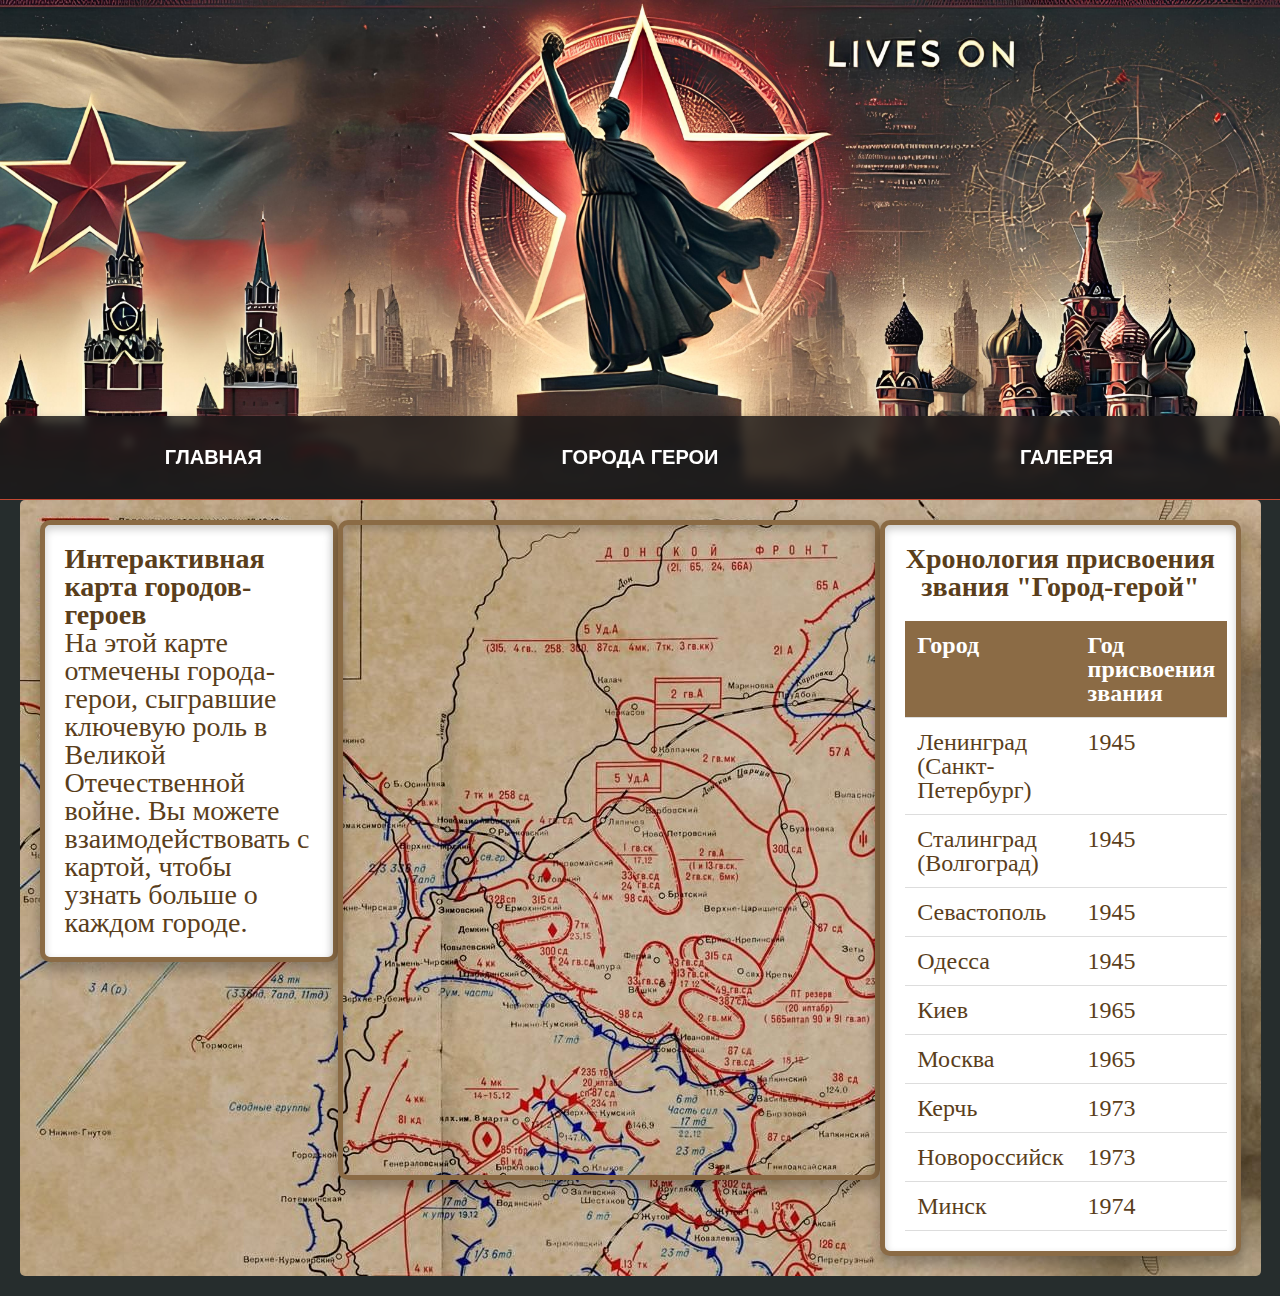
==== index.html @ 7959eb0c "fix" ====
<!DOCTYPE html>
<html lang="ru">
  <head>
    <meta charset="UTF-8" />
    <meta name="viewport" content="width=device-width, initial-scale=1.0" />
    <link href="./css//homeStyles.css" rel="stylesheet" type="text/css" />
    <script
      src="https://api-maps.yandex.ru/2.1/?apikey=efc9ccc3-30b1-4f3b-aa07-6c190a7c17ba&lang=ru_RU"
      type="text/javascript"
    ></script>
    <script src="https://code.jquery.com/jquery-3.6.0.min.js"></script>
    <script src="./utils/ map.js" type="text/javascript"></script>
    <script src="./utils/goToPage.js" type="text/javascript"></script> 
    <title>Города герой</title>
  </head>
  <body>
    <header>
      <ul class="menu">
  <li>
    <button onclick="goToPage('./pages/home.html')">Главная</button>
  </li>
  <li>
    <button onclick="goToPage('./pages/listCity.html')">Города герои</button>
  </li>
  <li>
    <button onclick="goToPage('./pages/gallery.html')">Галерея</button>
  </li>
</ul> 
  </header>
    </header>
    <main>
      <div class="descriptions">
        <h2>
          <strong>Интерактивная карта городов-героев</strong> <br>На этой карте отмечены города-герои, сыгравшие ключевую роль в Великой Отечественной войне. 
          Вы можете взаимодействовать с картой, чтобы узнать больше о каждом городе.</br>
        </h2>
      </div>
      <div id="map"></div>
      <div class="map_descriptions">
 <div class="timeline-table">
          <h2 class="title">Хронология присвоения звания "Город-герой"</h2>
          <table>
              <thead>
                  <tr>
                      <th>Город</th>
                      <th>Год присвоения звания</th>
                  </tr>
              </thead>
              <tbody>
                  <tr>
                      <td>Ленинград (Санкт-Петербург)</td>
                      <td>1945</td>
                  </tr>
                  <tr>
                      <td>Сталинград (Волгоград)</td>
                      <td>1945</td>
                  </tr>
                  <tr>
                      <td>Севастополь</td>
                      <td>1945</td>
                  </tr>
                  <tr>
                      <td>Одесса</td>
                      <td>1945</td>
                  </tr>
                  <tr>
                      <td>Киев</td>
                      <td>1965</td>
                  </tr>
                  <tr>
                      <td>Москва</td>
                      <td>1965</td>
                  </tr>
                  <tr>
                      <td>Керчь</td>
                      <td>1973</td>
                  </tr>
                  <tr>
                      <td>Новороссийск</td>
                      <td>1973</td>
                  </tr>
                  <tr>
                      <td>Минск</td>
                      <td>1974</td>
                  </tr>
              </tbody>
          </table>
      </div>
      </div>
</main>
      </div>
    </main>
  </body>
</html>
---- css/homeStyles.css ----
html,
body,
div,
span,
applet,
object,
iframe,
h1,
h2,
h3,
h4,
h5,
h6,
p,
blockquote,
pre,
a,
abbr,
acronym,
address,
big,
cite,
code,
del,
dfn,
em,
img,
ins,
kbd,
q,
s,
samp,
small,
strike,
sub,
sup,
tt,
var,
b,
u,
i,
center,
dl,
dt,
dd,
ol,
ul,
li,
fieldset,
form,
label,
legend,
table,
caption,
tbody,
tfoot,
thead,
tr,
th,
td,
article,
aside,
canvas,
details,
embed,
figure,
figcaption,
footer,
header,
hgroup,
menu,
nav,
output,
ruby,
section,
summary,
time,
mark,
audio,
video {
  margin: 0;
  padding: 0;
  border: 0;
  font-size: 100%;
  font: inherit;
  vertical-align: baseline;
}

article,
aside,
details,
figcaption,
figure,
footer,
header,
hgroup,
menu,
nav,
section {
  display: block;
}

ol,
ul {
  list-style: none;
}

blockquote,
q {
  quotes: none;
}

blockquote:before,
blockquote:after,
q:before,
q:after {
  content: '';
  content: none;
}

table {
  border-collapse: collapse;
  border-spacing: 0;
}

body {
  line-height: 1;
  background-color: hsl(180deg 8.43% 16.27%);
  display: flex;
  flex-direction: column;
  align-items: center;
  justify-content: center;
  margin-bottom: 20px;
}
header {
  display: block;
  background-image: url('/image/back.jpg');
  background-size: cover;
  background-position: center;
  background-repeat: no-repeat;
  color: white;
  text-align: center;
  height: 500px;
  position: relative;
  width: 100%;
  overflow: hidden;
}

main {
  display: flex;
  align-items: start;
  justify-content: space-between;
  width: calc(95vw - 15px);
  height: 100%;
  background-image: url(/image/256855a4-6831-595c-81e4-eb62675d22f2.jpg);
  border-radius: 5px;
  overflow: hidden;
  padding: 20px;
}

.descriptions {
  width: 21%;
  background-color: white;
  padding: 20px;
  border-radius: 10px;
  font-size: 28px;
  margin-bottom: 10px;
  color: #5a3e1b;
  border: 5px solid #8b6b45;
  border-radius: 10px;
  box-shadow: 0 8px 15px rgba(0, 0, 0, 0.3), inset 0 4px 8px rgba(0, 0, 0, 0.2);
}

.map_descriptions {
  text-align: right;
  font-size: 24px;
  max-width: 600px;
  color: #5a3e1b;
  width: 30%;
}

.title {
  font-size: 40px;
  font-weight: bold;
  margin-bottom: 10px;
  color: #5a3e1b;
}

#map {
  width: 45%;
  height: 650px;
  border: 5px solid #8b6b45;
  border-radius: 10px;
  box-shadow: 0 8px 15px rgba(0, 0, 0, 0.3), inset 0 4px 8px rgba(0, 0, 0, 0.2);
}

.ymaps-2-1-79-copyrights-pane,
.ymaps-2-1-79-map-title {
  display: none !important;
}
.menu {
  display: flex;
  align-items: center;
  justify-content: space-around;
  width: 100%;
  padding: 10px 0;
  background: rgba(25, 23, 22, 0.8);
  border-bottom: 1px solid #c34832;
  position: absolute;
  bottom: 0;
  left: 50%;
  transform: translateX(-50%);
  backdrop-filter: blur(5px);
  border-radius: 10px 10px 0 0;
  box-shadow: 0 4px 10px rgba(0, 0, 0, 0.3);
}

.menu li {
  list-style-type: none;
}

.menu li button {
  display: block;
  width: 220px;
  padding: 20px 30px;
  text-align: center;
  text-decoration: none;
  color: #fff;
  background-color: transparent;
  font-size: 20px;
  font-weight: 600;
  text-transform: uppercase;
  transition: all 0.3s ease;
  border: 0;
}

.menu li button:hover {
  background: rgba(195, 72, 50, 0.8);
  color: #fff;
  transform: translateY(-5px);
  border-radius: 5px;
  box-shadow: 0 4px 15px rgba(195, 72, 50, 0.5);
}
.custom-balloon {
  background: white;
  padding: 15px;
}

.balloon-content {
  display: flex;
  align-items: center;
  justify-content: center;
  flex-direction: column;
}
.balloon-content h3 {
  text-align: center;
  margin: 0 0 10px 0;
  color: #333;
}

.balloon-content p {
  margin: 0 0 15px 0;
  color: #666;
}

.details-btn {
  background: rgba(195, 72, 50, 0.8);
  color: white;
  border: none;
  padding: 8px 15px;
  border-radius: 4px;
  cursor: pointer;
  transition: background 0.3s;
}

.details-btn:hover {
  background: rgba(142, 55, 40, 0.8);
}
.url {
  display: none;
}

.imgCity {
  text-align: center;
  width: 100px;
  height: 100px;
}

.content-wrapper {
  display: flex;
  justify-content: space-between;
  gap: 20px;
  width: 100%;
  margin-top: 20px;
}
.timeline-table {
  background-color: white;
  padding: 20px;
  border: 5px solid #8b6b45;
  border-radius: 10px;
  box-shadow: 0 8px 15px rgba(0, 0, 0, 0.3), inset 0 4px 8px rgba(0, 0, 0, 0.2);
}

.timeline-table h2 {
  font-size: 28px;
  color: #5a3e1b;
  margin-bottom: 20px;
  text-align: center;
}

.timeline-table table {
  width: 100%;
  border-collapse: collapse;
}

.timeline-table th,
.timeline-table td {
  padding: 12px;
  text-align: left;
  border-bottom: 1px solid #ddd;
}

.timeline-table th {
  background-color: #8b6b45;
  color: white;
  font-weight: bold;
}

.timeline-table tr:hover {
  background-color: #f5f5f5;
}

.timeline-table td {
  color: #5a3e1b;
}
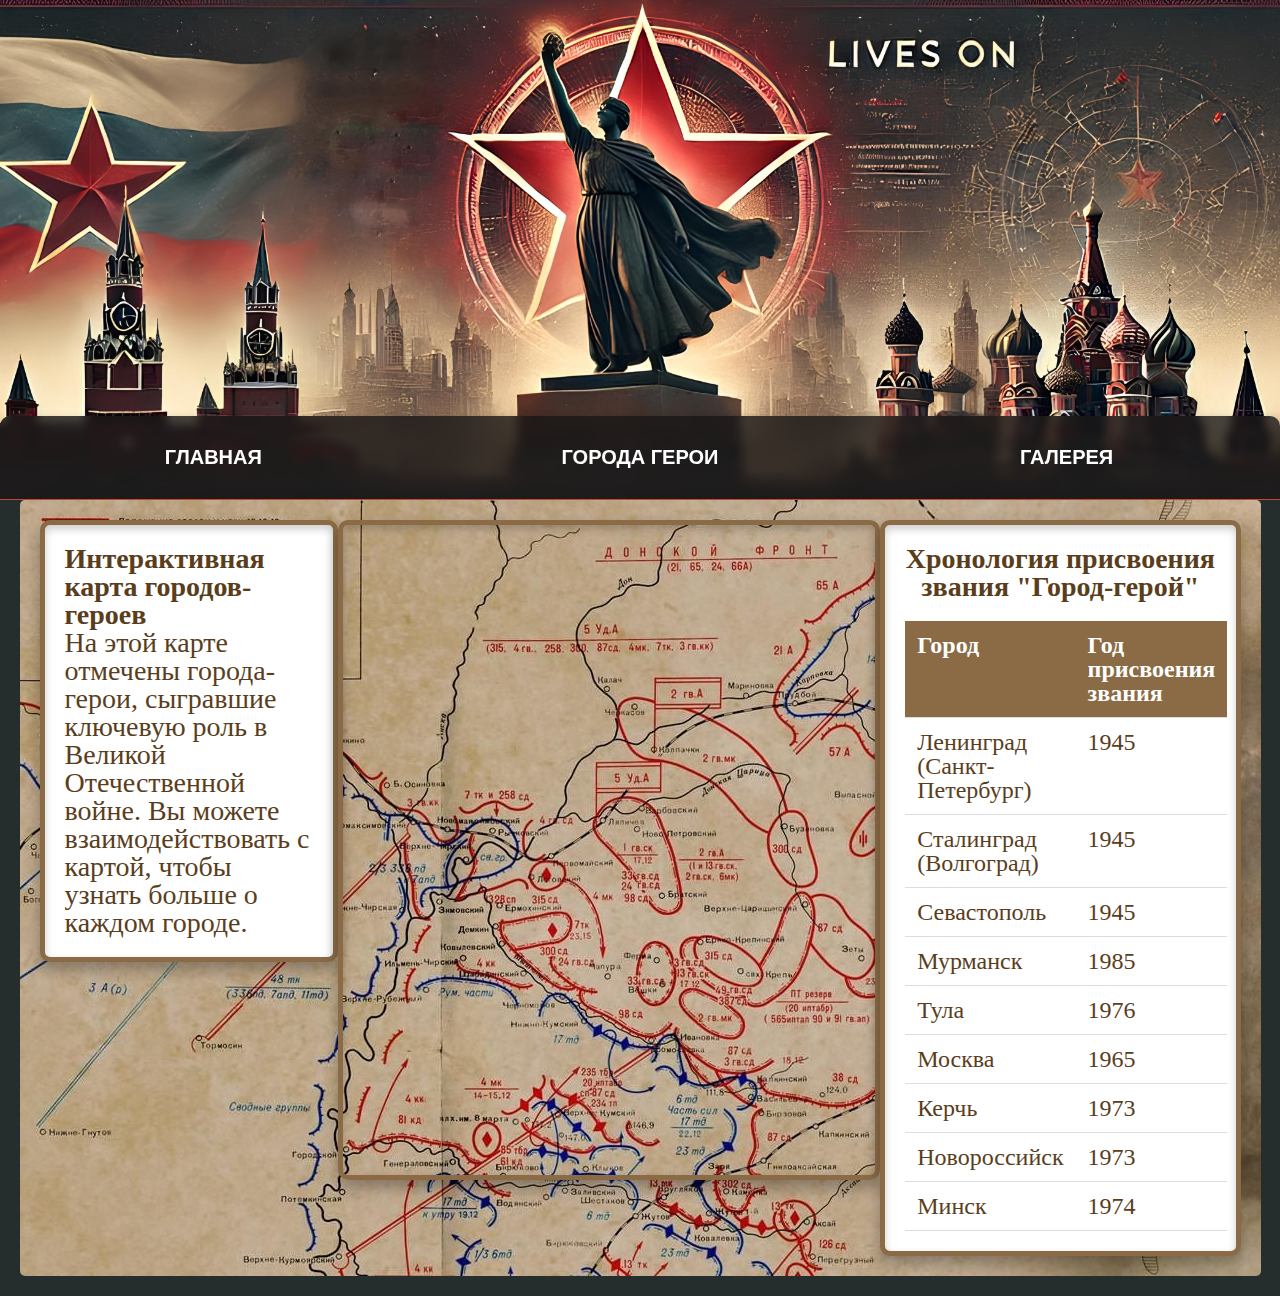
==== commit 8434416d: "index" ====
--- a/index.html
+++ b/index.html
@@ -59,14 +59,15 @@
                       <td>Севастополь</td>
                       <td>1945</td>
                   </tr>
-                  <tr>
-                      <td>Одесса</td>
-                      <td>1945</td>
-                  </tr>
-                  <tr>
-                      <td>Киев</td>
-                      <td>1965</td>
-                  </tr>
+                <tr>
+                  <td>Мурманск</td>
+                  <td> 1985</td>
+                </tr>
+                <tr>
+                  <td>Тула</td>
+                  <td>1976</td>
+                </tr>
+                  
                   <tr>
                       <td>Москва</td>
                       <td>1965</td>
@@ -92,3 +93,5 @@
     </main>
   </body>
 </html>
+
+
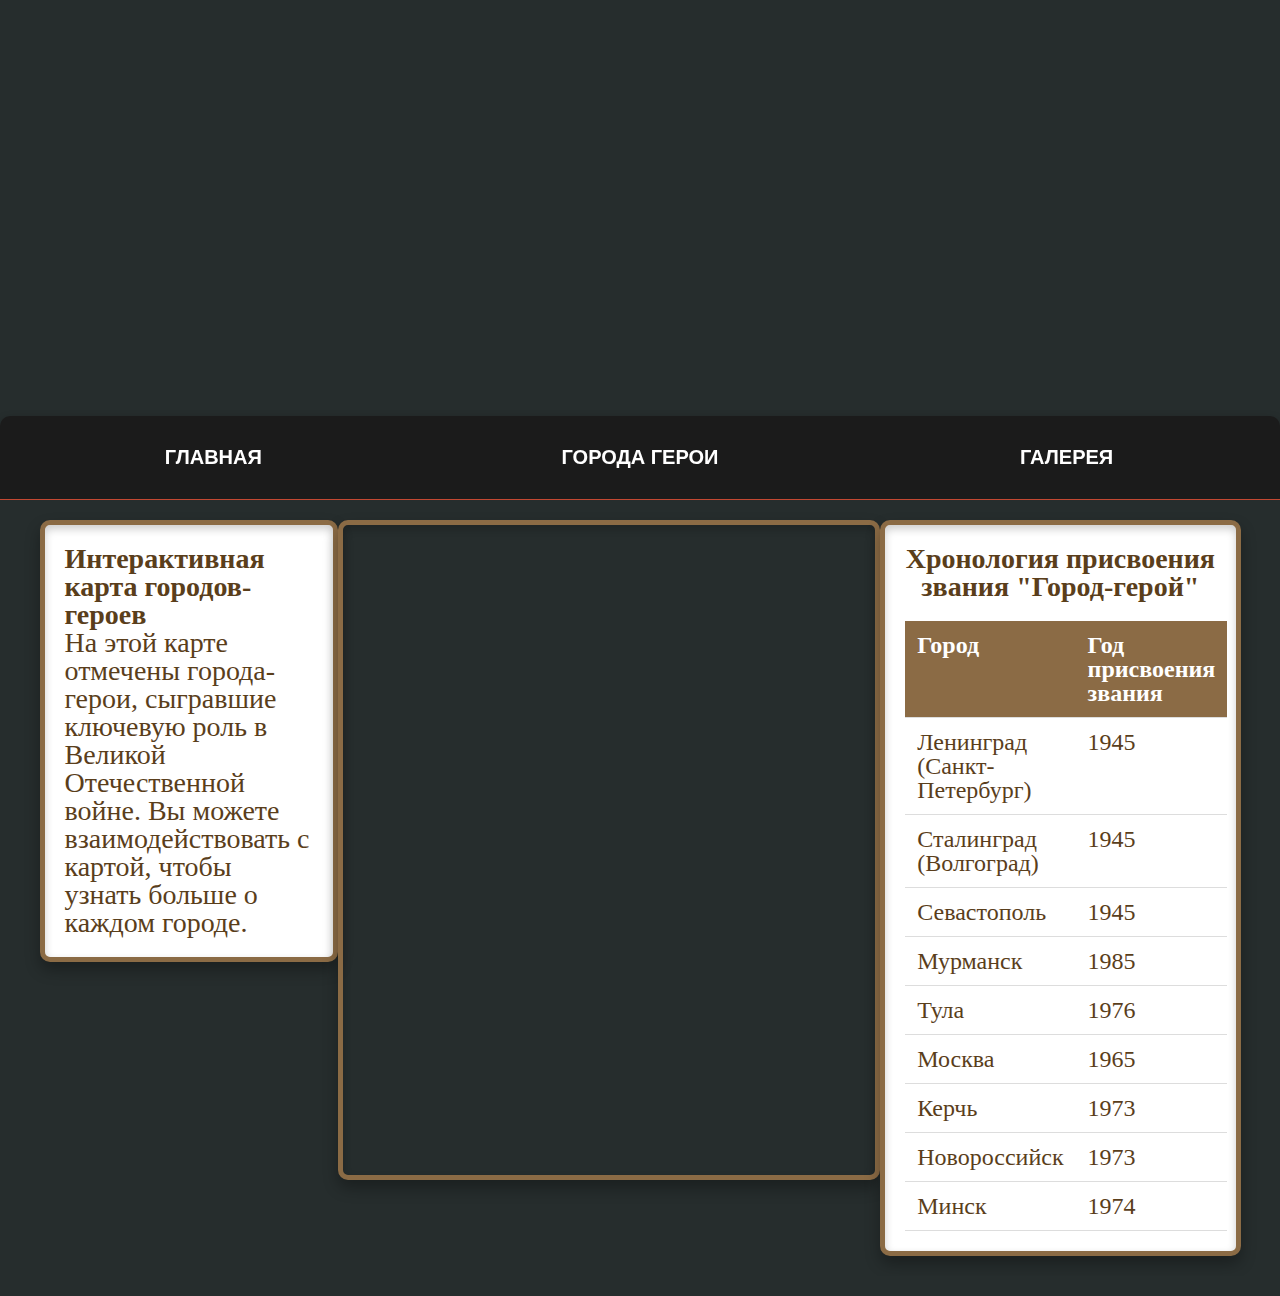
==== commit f1ff8748: "index" ====
--- a/index.html
+++ b/index.html
@@ -3,13 +3,13 @@
   <head>
     <meta charset="UTF-8" />
     <meta name="viewport" content="width=device-width, initial-scale=1.0" />
-    <link href="./css//homeStyles.css" rel="stylesheet" type="text/css" />
+    <link href="css//homeStyles.css" rel="stylesheet" type="text/css" />
     <script
       src="https://api-maps.yandex.ru/2.1/?apikey=efc9ccc3-30b1-4f3b-aa07-6c190a7c17ba&lang=ru_RU"
       type="text/javascript"
     ></script>
     <script src="https://code.jquery.com/jquery-3.6.0.min.js"></script>
-    <script src="./utils/ map.js" type="text/javascript"></script>
+    <script src="./utils/map.js" type="text/javascript"></script>
     <script src="./utils/goToPage.js" type="text/javascript"></script> 
     <title>Города герой</title>
   </head>
--- a/css/homeStyles.css
+++ b/css/homeStyles.css
@@ -134,7 +134,7 @@
 }
 header {
   display: block;
-  background-image: url('/image/back.jpg');
+  background-image: url('../image/back.jpg');
   background-size: cover;
   background-position: center;
   background-repeat: no-repeat;
@@ -152,7 +152,7 @@
   justify-content: space-between;
   width: calc(95vw - 15px);
   height: 100%;
-  background-image: url(/image/256855a4-6831-595c-81e4-eb62675d22f2.jpg);
+  background-image: url(../image/256855a4-6831-595c-81e4-eb62675d22f2.jpg);
   border-radius: 5px;
   overflow: hidden;
   padding: 20px;
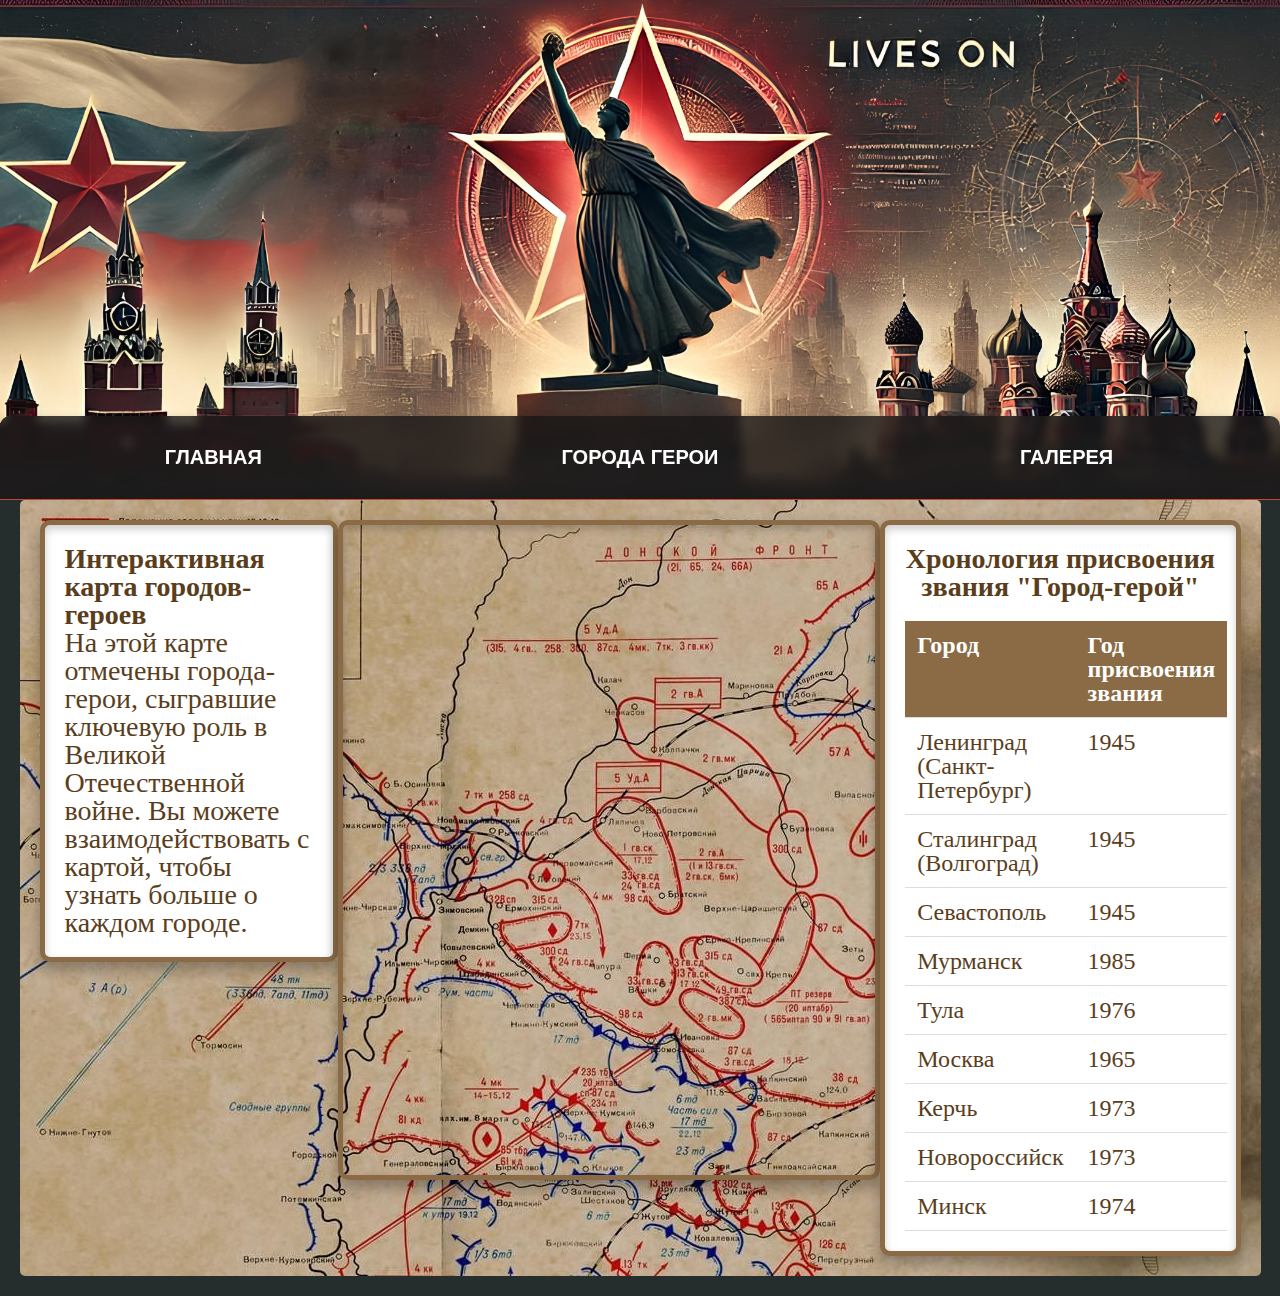
==== commit 21542535: "index" ====
--- a/index.html
+++ b/index.html
@@ -3,7 +3,7 @@
   <head>
     <meta charset="UTF-8" />
     <meta name="viewport" content="width=device-width, initial-scale=1.0" />
-    <link href="css//homeStyles.css" rel="stylesheet" type="text/css" />
+    <link href="css/homeStyles.css" rel="stylesheet" type="text/css" />
     <script
       src="https://api-maps.yandex.ru/2.1/?apikey=efc9ccc3-30b1-4f3b-aa07-6c190a7c17ba&lang=ru_RU"
       type="text/javascript"
